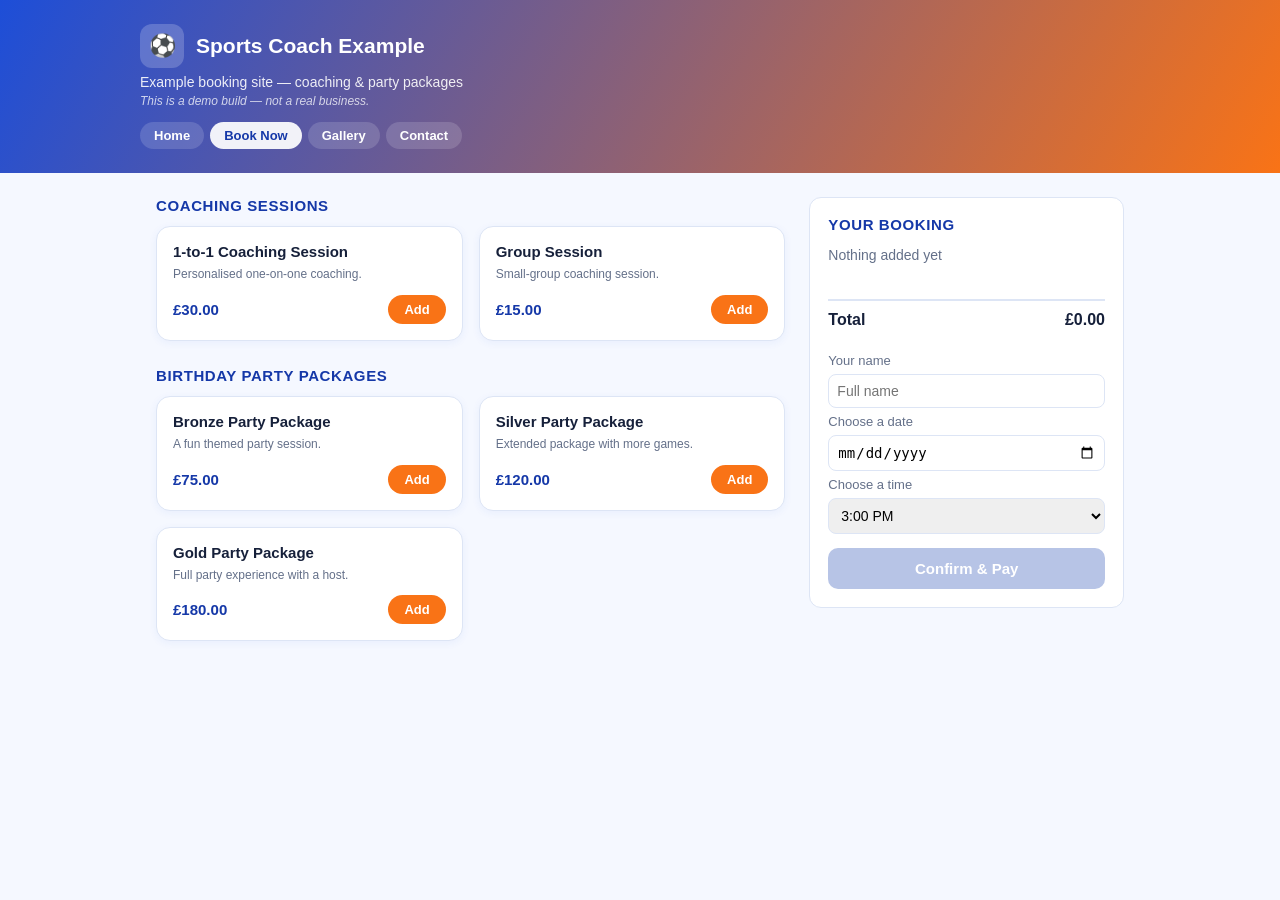
==== booking.html @ f14930ad "Add files via upload" ====
<!DOCTYPE html>
<html lang="en">
<head>
<meta charset="UTF-8">
<meta name="viewport" content="width=device-width, initial-scale=1.0">
<title>Sports Coach Example | Booking Demo</title>
<link rel="stylesheet" href="styles.css">
</head>
<body>

  <header class="site-header">
    <div class="header-inner">
      <div class="brand">
        <div class="brand-mark">⚽</div>
        <span class="brand-name">Sports Coach Example</span>
      </div>
      <p class="tagline">Example booking site — coaching &amp; party packages</p>
      <p class="hours-line">This is a demo build — not a real business.</p>
      <nav class="site-nav">
        <a href="index.html">Home</a>
        <a href="booking.html" class="active">Book Now</a>
        <a href="gallery.html">Gallery</a>
        <a href="contact.html">Contact</a>
      </nav>
    </div>
  </header>

  <main class="page">

    <section class="products-section">
      <h2>Coaching Sessions</h2>
      <div id="list-coaching" class="product-grid"></div>

      <h2 class="section-spacer">Birthday Party Packages</h2>
      <div id="list-parties" class="product-grid"></div>
    </section>

    <aside class="basket-panel">
      <h2>Your Booking</h2>
      <div id="basket-items" class="basket-items">
        <p class="empty-basket">Nothing added yet</p>
      </div>

      <div class="basket-total-row">
        <span>Total</span>
        <span id="basket-total">£0.00</span>
      </div>

      <div class="slot-picker">
        <label for="customer-name">Your name</label>
        <input type="text" id="customer-name" placeholder="Full name">
        <label for="booking-date">Choose a date</label>
        <input type="date" id="booking-date">
        <label for="time-slot">Choose a time</label>
        <select id="time-slot">
          <option>3:00 PM</option>
          <option>4:00 PM</option>
          <option>5:00 PM</option>
          <option>6:00 PM</option>
          <option>7:00 PM</option>
        </select>
      </div>

      <button id="checkout-btn" class="checkout-btn" disabled>Confirm &amp; Pay</button>
    </aside>

  </main>

  <div id="confirmation-overlay" class="overlay hidden">
    <div class="confirmation-box">
      <h3>Booking received!</h3>
      <p>This is an example only — no real booking has been made. This shows how a parent's confirmation would look on a live site, with different diaries for weekday coaching and weekend parties.</p>
      <button id="close-overlay" class="checkout-btn">Close</button>
    </div>
  </div>

  <script src="script.js"></script>
</body>
</html>
---- styles.css ----
:root {
  --brand: #1d4ed8;
  --brand-dark: #1538a8;
  --accent: #f97316;
  --bg: #f5f8ff;
  --card: #ffffff;
  --text: #16203a;
  --muted: #647089;
  --border: #dde5f5;
}

* { box-sizing: border-box; }

body {
  margin: 0;
  font-family: -apple-system, "Segoe UI", Roboto, Helvetica, Arial, sans-serif;
  background: var(--bg);
  color: var(--text);
}

.site-header {
  background: linear-gradient(120deg, var(--brand), var(--accent));
  color: white;
  padding: 24px 20px;
}

.header-inner {
  max-width: 1000px;
  margin: 0 auto;
}

.brand {
  display: flex;
  align-items: center;
  gap: 12px;
}

.brand-mark {
  width: 44px;
  height: 44px;
  border-radius: 12px;
  background: rgba(255,255,255,0.2);
  display: flex;
  align-items: center;
  justify-content: center;
  font-size: 22px;
}

.brand-name {
  font-size: 21px;
  font-weight: 700;
}

.tagline {
  margin: 6px 0 0;
  opacity: 0.9;
  font-size: 14px;
}

.hours-line {
  margin: 4px 0 0;
  opacity: 0.75;
  font-size: 12px;
  font-style: italic;
}

.page {
  max-width: 1000px;
  margin: 0 auto;
  padding: 24px 16px 80px;
  display: grid;
  grid-template-columns: 1fr;
  gap: 24px;
}

@media (min-width: 800px) {
  .page {
    grid-template-columns: 2fr 1fr;
    align-items: flex-start;
  }
}

h2 {
  font-size: 15px;
  text-transform: uppercase;
  letter-spacing: 0.04em;
  color: var(--brand-dark);
  margin: 0 0 12px;
  font-weight: 700;
}

.section-spacer { margin-top: 26px; }

.product-grid {
  display: grid;
  grid-template-columns: repeat(auto-fill, minmax(200px, 1fr));
  gap: 16px;
}

.product-card {
  background: var(--card);
  border: 1px solid var(--border);
  border-radius: 14px;
  padding: 16px;
  display: flex;
  flex-direction: column;
  gap: 6px;
  box-shadow: 0 2px 8px rgba(29, 78, 216, 0.06);
}

.product-name {
  font-weight: 700;
  font-size: 15px;
}

.product-desc {
  font-size: 12px;
  color: var(--muted);
  line-height: 1.4;
  flex-grow: 1;
}

.product-footer {
  display: flex;
  align-items: center;
  justify-content: space-between;
  margin-top: 6px;
}

.product-price {
  font-size: 15px;
  font-weight: 700;
  color: var(--brand-dark);
}

.add-btn {
  background: var(--accent);
  color: white;
  border: none;
  border-radius: 20px;
  padding: 7px 16px;
  font-size: 13px;
  font-weight: 600;
  cursor: pointer;
}

.add-btn:hover { background: #c2570c; }

.basket-panel {
  background: var(--card);
  border: 1px solid var(--border);
  border-radius: 12px;
  padding: 18px;
  position: sticky;
  top: 16px;
  height: fit-content;
}

.basket-items { min-height: 40px; margin-bottom: 12px; }
.empty-basket { color: var(--muted); font-size: 14px; }

.basket-row {
  display: flex;
  justify-content: space-between;
  align-items: center;
  font-size: 14px;
  padding: 6px 0;
  border-bottom: 1px solid var(--border);
}

.basket-row button {
  background: none;
  border: none;
  color: var(--muted);
  cursor: pointer;
  font-size: 13px;
}

.basket-total-row {
  display: flex;
  justify-content: space-between;
  font-weight: 700;
  font-size: 16px;
  padding: 10px 0;
  border-top: 2px solid var(--border);
  margin-top: 6px;
}

.slot-picker {
  margin: 14px 0;
  display: flex;
  flex-direction: column;
  gap: 6px;
}

.slot-picker label { font-size: 13px; color: var(--muted); }

.slot-picker input,
.slot-picker select {
  padding: 8px;
  border-radius: 8px;
  border: 1px solid var(--border);
  font-size: 14px;
}

.checkout-btn {
  width: 100%;
  background: var(--brand);
  color: white;
  border: none;
  border-radius: 10px;
  padding: 12px;
  font-size: 15px;
  font-weight: 600;
  cursor: pointer;
}

.checkout-btn:disabled { background: #b7c4e6; cursor: not-allowed; }
.checkout-btn:not(:disabled):hover { background: var(--brand-dark); }

.overlay {
  position: fixed;
  inset: 0;
  background: rgba(0,0,0,0.5);
  display: flex;
  align-items: center;
  justify-content: center;
  padding: 20px;
}

.overlay.hidden { display: none; }

.confirmation-box {
  background: white;
  border-radius: 14px;
  padding: 24px;
  max-width: 380px;
  text-align: center;
}

.confirmation-box h3 { margin-top: 0; color: var(--brand-dark); }
.confirmation-box p { color: var(--muted); font-size: 14px; line-height: 1.5; }

.site-nav {
  margin-top: 14px;
  display: flex;
  gap: 6px;
  flex-wrap: wrap;
}

.site-nav a {
  color: white;
  text-decoration: none;
  font-size: 13px;
  font-weight: 600;
  padding: 6px 14px;
  border-radius: 20px;
  background: rgba(255,255,255,0.15);
}

.site-nav a.active { background: rgba(255,255,255,0.92); color: var(--brand-dark); }

.stats-bar {
  background: var(--text);
  color: white;
  display: flex;
  justify-content: center;
  gap: 50px;
  padding: 24px 20px;
  flex-wrap: wrap;
}

.stat-block { text-align: center; }
.stat-num { display: block; font-size: 26px; font-weight: 800; color: var(--accent); }
.stat-label { display: block; font-size: 12px; opacity: 0.85; margin-top: 4px; }

.banner-hero {
  max-width: 700px;
  margin: 0 auto;
  padding: 60px 20px;
  text-align: center;
}

.banner-hero h1 { font-size: 30px; margin: 0 0 14px; }
.banner-hero p { color: var(--muted); font-size: 15px; line-height: 1.6; margin: 0 0 26px; }

.cta-btn {
  display: inline-block;
  background: var(--accent);
  color: white;
  text-decoration: none;
  font-weight: 700;
  padding: 12px 28px;
  border-radius: 10px;
}

.cta-btn:hover { background: #c2570c; }

.feed-page {
  max-width: 500px;
  margin: 0 auto;
  padding: 30px 20px 60px;
  display: flex;
  flex-direction: column;
  gap: 16px;
}

.feed-tile {
  height: 280px;
  background: linear-gradient(135deg, #dde8ff, #c2d4ff);
  border: 1px dashed var(--border);
  border-radius: 14px;
  display: flex;
  align-items: center;
  justify-content: center;
  color: var(--muted);
  font-size: 13px;
  text-align: center;
  padding: 10px;
}

.page-note {
  text-align: center;
  color: var(--muted);
  font-size: 12px;
  font-style: italic;
  margin-top: 10px;
}

.cta-contact {
  max-width: 500px;
  margin: 0 auto;
  padding: 70px 20px;
  text-align: center;
}

.cta-contact h1 { font-size: 24px; margin: 0 0 12px; }
.cta-contact p { color: var(--muted); font-size: 15px; margin: 0 0 22px; }

.site-footer {
  text-align: center;
  padding: 30px 20px;
  color: var(--muted);
  font-size: 13px;
  border-top: 1px solid var(--border);
}

.site-footer a { color: var(--brand); font-weight: 600; text-decoration: none; }
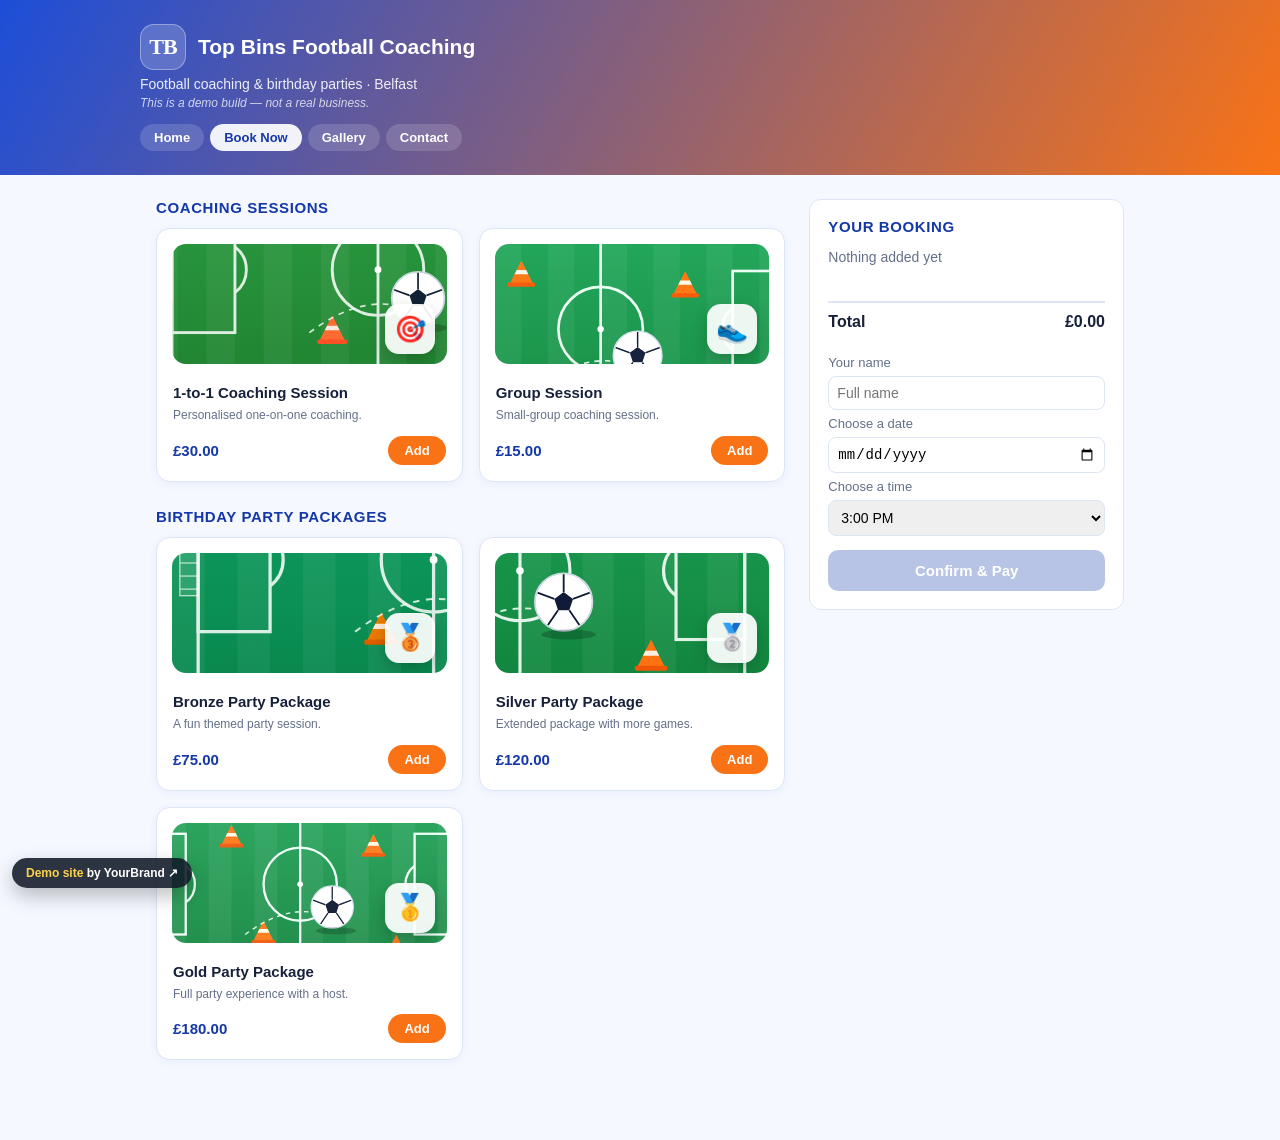
==== commit b85eb903: "Add files via upload" ====
--- a/booking.html
+++ b/booking.html
@@ -3,18 +3,19 @@
 <head>
 <meta charset="UTF-8">
 <meta name="viewport" content="width=device-width, initial-scale=1.0">
-<title>Sports Coach Example | Booking Demo</title>
+<title>Top Bins Football Coaching | Booking Demo</title>
 <link rel="stylesheet" href="styles.css">
+<link rel="stylesheet" href="enhance.css">
 </head>
-<body>
+<body data-theme="coach">
 
   <header class="site-header">
     <div class="header-inner">
       <div class="brand">
-        <div class="brand-mark">⚽</div>
-        <span class="brand-name">Sports Coach Example</span>
+        <div class="brand-logo" aria-hidden="true">TB</div>
+        <span class="brand-name">Top Bins Football Coaching</span>
       </div>
-      <p class="tagline">Example booking site — coaching &amp; party packages</p>
+      <p class="tagline">Football coaching &amp; birthday parties · Belfast</p>
       <p class="hours-line">This is a demo build — not a real business.</p>
       <nav class="site-nav">
         <a href="index.html">Home</a>
@@ -75,5 +76,6 @@
   </div>
 
   <script src="script.js"></script>
+<script src="enhance.js" defer></script>
 </body>
 </html>
--- a/enhance.css
+++ b/enhance.css
@@ -0,0 +1,27 @@
+/* Demo site polish: artwork, product images, logo, demo label */
+.brand-logo { width: 46px; height: 46px; border-radius: 14px; display: flex; align-items: center; justify-content: center; background: rgba(255, 255, 255, .18); border: 1px solid rgba(255, 255, 255, .35); font-weight: 800; font-size: 22px; letter-spacing: -1px; color: #fff; font-family: Georgia, "Times New Roman", serif; }
+
+.hero-art { width: 100%; max-width: 640px; aspect-ratio: 16 / 10; margin: 0 auto 28px; border-radius: 22px; overflow: hidden; box-shadow: 0 24px 50px rgba(0, 0, 0, .18); }
+.hero-art svg { width: 100%; height: 100%; display: block; }
+.hero-art.wide { max-width: 900px; aspect-ratio: 16 / 7; }
+
+.art-tile { position: relative; overflow: hidden; padding: 0 !important; display: block !important; color: #fff !important; }
+.art-tile .art-svg, .art-map svg { position: absolute; inset: 0; width: 100%; height: 100%; display: block; }
+.art-tile:hover .art-svg { transform: scale(1.05); }
+.art-tile .art-svg { transition: transform .6s ease; }
+.art-cap { position: absolute; left: 12px; bottom: 12px; z-index: 2; padding: 6px 12px; border-radius: 20px; background: rgba(0, 0, 0, .55); color: #fff; font-size: 13px; font-weight: 600; backdrop-filter: blur(4px); }
+
+.art-map { position: relative; overflow: hidden; padding: 0 !important; min-height: 240px; }
+.map-card { position: relative; height: 240px; border-radius: 18px; overflow: hidden; margin-top: 22px; border: 1px solid var(--border, #ddd); }
+
+.prod-img { position: relative; height: 120px; margin: -1px -1px 14px; border-radius: 14px; overflow: hidden; }
+.prod-img .art-svg { position: absolute; inset: 0; width: 100%; height: 100%; display: block; transition: transform .5s ease; }
+.product-card:hover .prod-img .art-svg { transform: scale(1.06); }
+.prod-ic { position: absolute; right: 12px; bottom: 10px; width: 50px; height: 50px; border-radius: 14px; background: rgba(255, 255, 255, .92); display: flex; align-items: center; justify-content: center; font-size: 26px; box-shadow: 0 6px 16px rgba(0, 0, 0, .2); }
+
+.demo-ribbon { position: fixed; left: 12px; bottom: 12px; z-index: 999; padding: 8px 14px; border-radius: 30px; background: rgba(17, 24, 39, .88); color: #fff !important; font: 600 12px/1.2 -apple-system, "Segoe UI", Roboto, sans-serif; text-decoration: none; box-shadow: 0 8px 20px rgba(0, 0, 0, .25); }
+.demo-ribbon b { color: #fcd34d; }
+
+.rv { opacity: 0; transform: translateY(18px); transition: opacity .55s ease, transform .55s ease; }
+.rv.in { opacity: 1; transform: none; }
+@media (prefers-reduced-motion: reduce) { .rv { opacity: 1; transform: none; transition: none; } .art-tile .art-svg, .prod-img .art-svg { transition: none; } }
